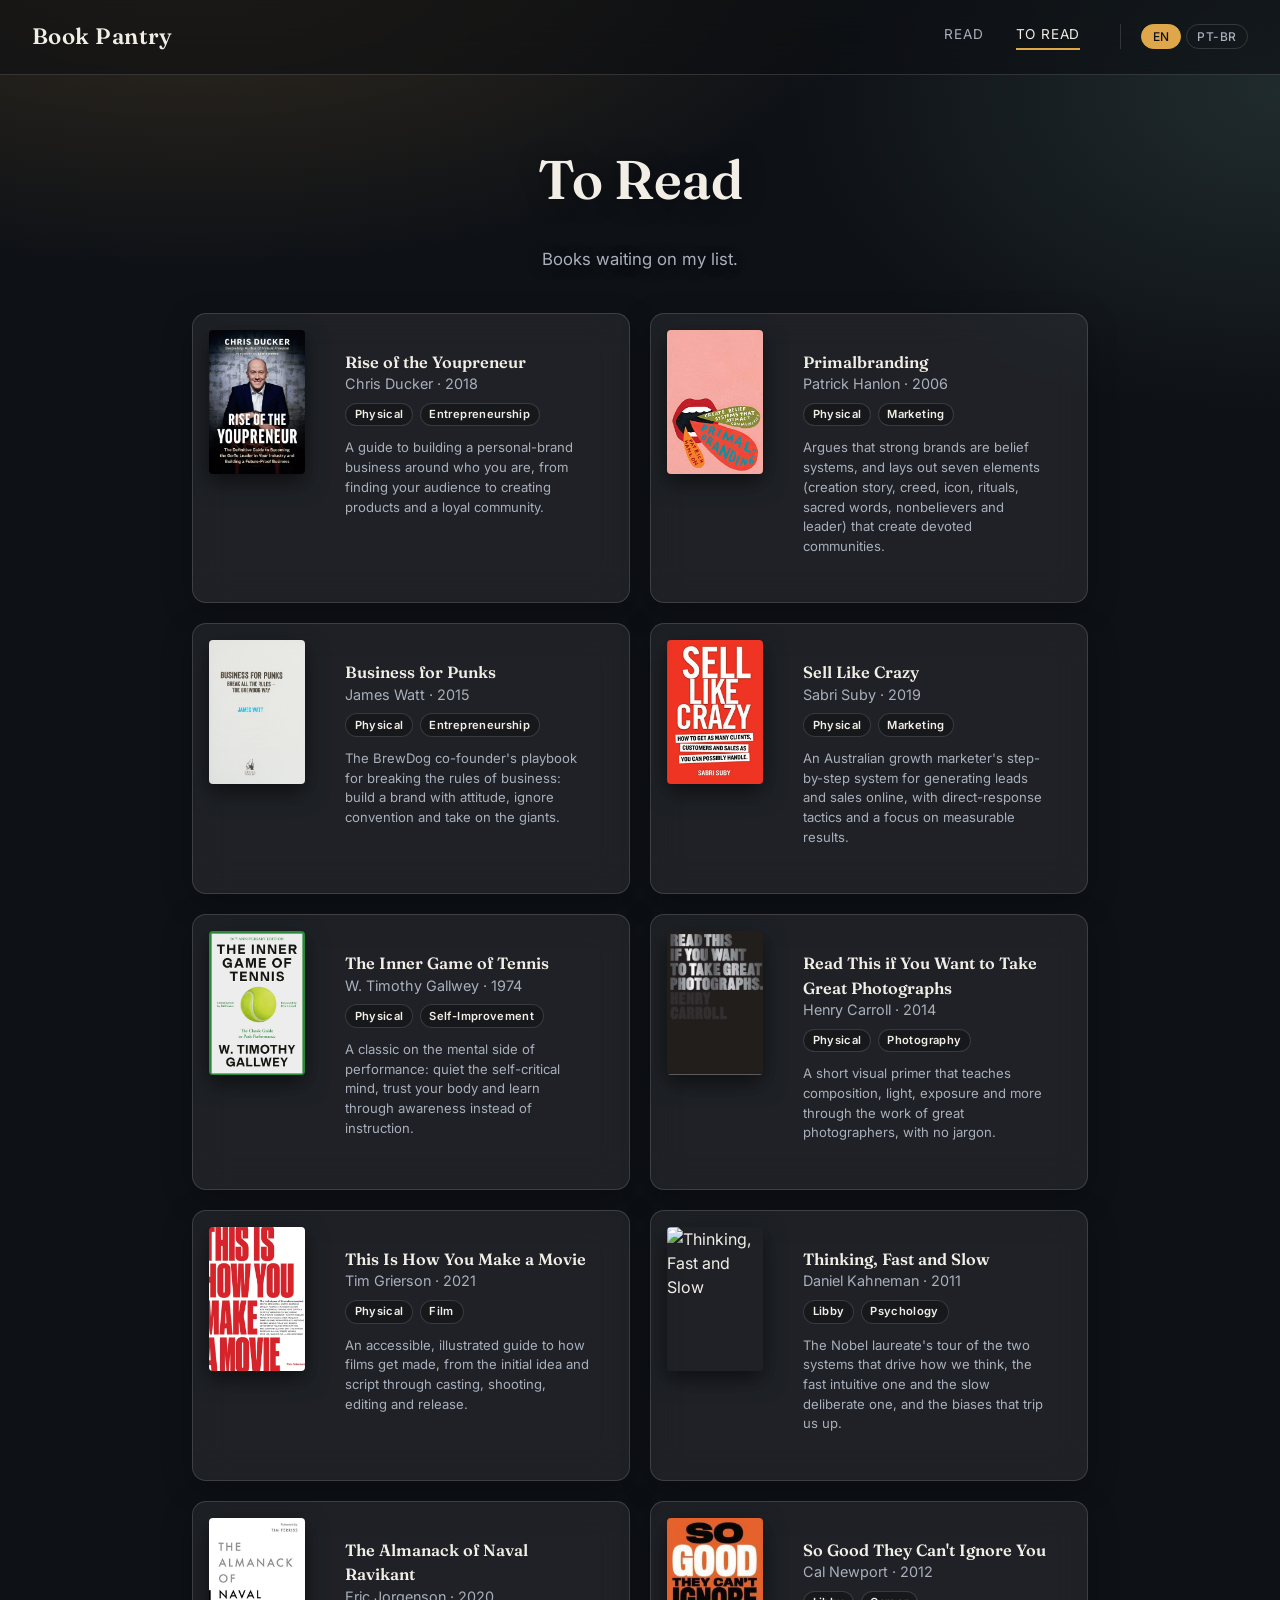
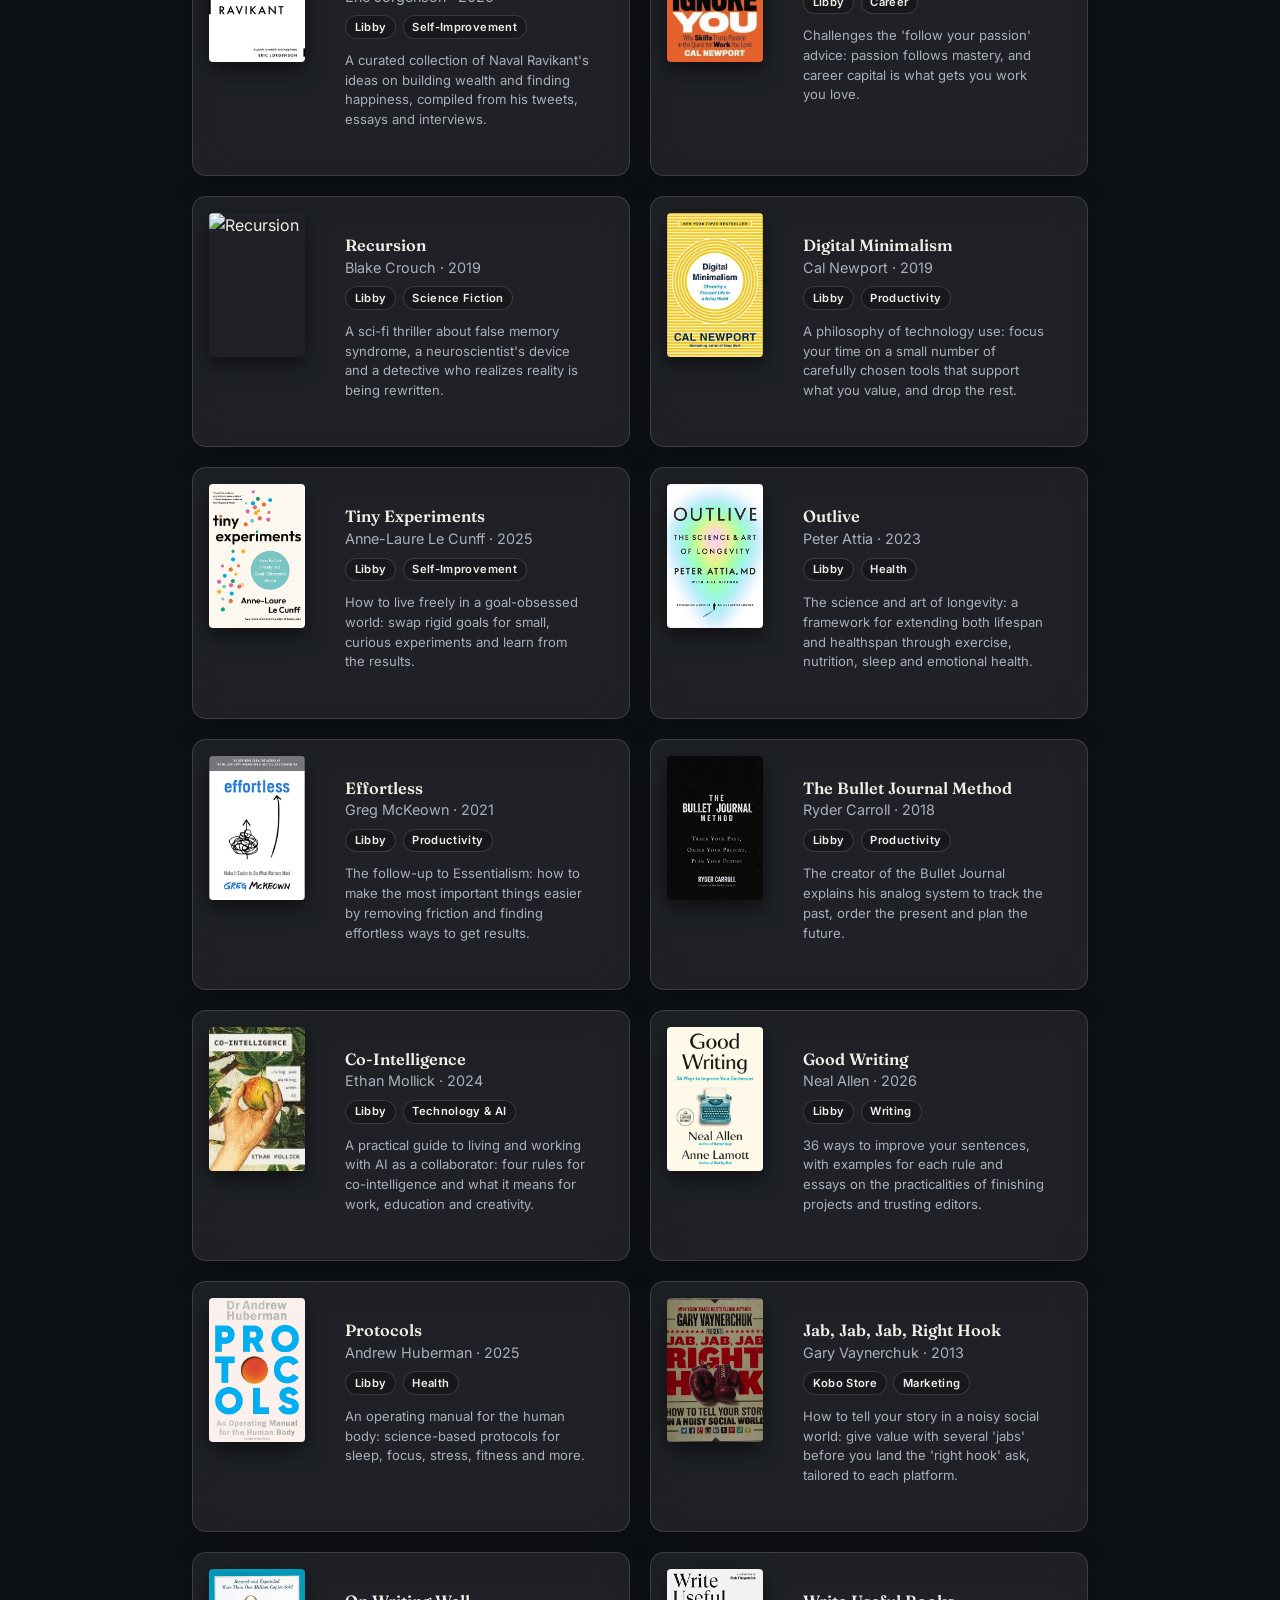
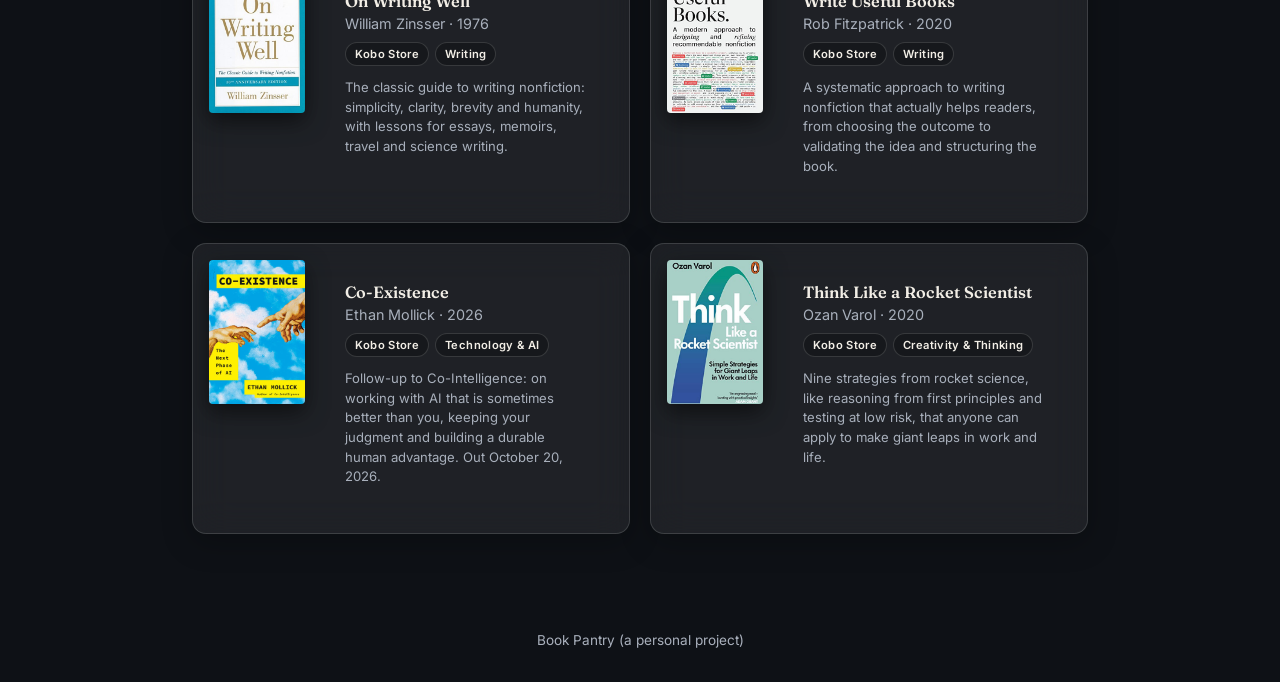
==== tbr.html @ 5c606e00 "Initial Book Pantry site: read + to-read pages, EN/PT-BR Co-Authored-By: Claude Sonnet 5.5 <noreply@" ====
<!DOCTYPE html>
<html lang="en">
<head>
  <meta charset="UTF-8">
  <meta name="viewport" content="width=device-width, initial-scale=1.0">
  <title>Book Pantry</title>
  <meta name="description" content="A personal archive of books read, being read, and waiting on the to-read list.">
  <meta property="og:type" content="website">
  <meta property="og:site_name" content="Book Pantry">
  <meta property="og:title" content="Book Pantry">
  <meta property="og:description" content="A personal archive of books read, being read, and waiting on the to-read list.">
  <link rel="preconnect" href="https://fonts.googleapis.com">
  <link href="https://fonts.googleapis.com/css2?family=Fraunces:wght@500;600;700&family=Inter:wght@400;500&display=swap" rel="stylesheet">
  <link rel="stylesheet" href="css/style.css">
</head>
<body data-page="tbr">
  <header class="site-header">
    <a class="brand" href="index.html">Book Pantry</a>
    <button class="nav-toggle" type="button" aria-label="Toggle navigation" aria-expanded="false">☰</button>
    <nav class="site-nav">
      <a href="index.html" data-pt="Lidos">Read</a>
      <a href="tbr.html" data-pt="Quero ler">To Read</a>
      <div class="lang-toggle-group">
        <button class="lang-toggle active" data-lang="en" type="button">EN</button>
        <button class="lang-toggle" data-lang="pt" type="button">PT-BR</button>
      </div>
    </nav>
  </header>

  <main>
    <h1 data-pt="Quero ler">To Read</h1>
    <p class="page-intro" data-pt="Livros que estão na minha fila.">Books waiting on my list.</p>

    <div class="tbr-grid" id="tbr-list"></div>

  </main>

  <footer class="site-footer" data-pt="Book Pantry (um projeto pessoal)">Book Pantry (a personal project)</footer>
  <script src="js/main.js"></script>
  <script>
    let tbrData = [];

    function tbrTemplate(item) {
      return `
        <article class="card tbr-card">
          <div class="book-image"><img src="${item.image}" alt="${bookTitle(item)}" loading="lazy"></div>
          <div class="book-details">
            <h3>${bookTitle(item)}</h3>
            <p class="book-author">${item.author} · ${item.year}</p>
            <div class="badge-row">
              <span class="badge">${t(item.format)}</span>
              <span class="badge">${tf(item, "genre")}</span>
            </div>
            <p class="book-synopsis">${tf(item, "synopsis")}</p>
          </div>
        </article>`;
    }

    function renderTbr() {
      document.getElementById("tbr-list").innerHTML = tbrData.length
        ? tbrData.map(tbrTemplate).join("")
        : `<p class="empty-state">${t("Nothing here yet.")}</p>`;
    }

    loadJson("data/tbr.json", "tbr-list").then((data) => {
      if (!data) return;
      tbrData = data;
      renderTbr();
    });
    document.addEventListener("langchange", renderTbr);
  </script>
</body>
</html>
---- css/style.css ----
:root {
  --color-bg: #0E1116;
  --color-bg-card: rgba(255, 255, 255, 0.07);
  --color-bg-card-solid: #1A2029;
  --color-text: #F2EEE6;
  --color-text-soft: #A9B0BC;
  --color-accent: #E0A64A;
  --color-accent-soft: #F2D9A6;
  --color-secondary: #7FB3A8;
  --color-border: rgba(255, 255, 255, 0.14);
  --glass-blur: blur(18px);
  --overlay-scrim: linear-gradient(180deg, rgba(10, 12, 16, 0.55) 0%, rgba(10, 12, 16, 0.75) 45%, rgba(10, 12, 16, 0.95) 100%);

  --font-heading: "Fraunces", Georgia, serif;
  --font-body: "Inter", -apple-system, BlinkMacSystemFont, sans-serif;
}

* {
  box-sizing: border-box;
}

html {
  background: var(--color-bg);
  overflow-x: hidden;
}

body {
  margin: 0;
  min-height: 100vh;
  background-color: var(--color-bg);
  background-image:
    radial-gradient(1200px 600px at 15% -10%, rgba(224, 166, 74, 0.2), transparent 60%),
    radial-gradient(900px 600px at 100% 10%, rgba(127, 179, 168, 0.16), transparent 55%);
  background-repeat: no-repeat;
  background-attachment: fixed;
  color: var(--color-text);
  font-family: var(--font-body);
  line-height: 1.5;
}

@supports (-webkit-touch-callout: none) {
  /* iOS Safari ignores background-attachment: fixed on body. */
  body {
    background-attachment: scroll;
  }
}

h1, h2, h3 {
  font-family: var(--font-heading);
  font-weight: 600;
  margin: 0 0 0.5em;
}

h1 {
  font-size: clamp(2.1rem, 5vw + 0.5rem, 3.4rem);
  text-shadow: 0 2px 24px rgba(0, 0, 0, 0.45);
}

h1, main > h2 {
  text-align: center;
}

main > h1:first-child {
  margin-top: 1.5rem;
}

a {
  color: var(--color-accent);
}

header.site-header {
  position: sticky;
  top: 0;
  z-index: 20;
  background: rgba(12, 14, 18, 0.55);
  backdrop-filter: var(--glass-blur);
  -webkit-backdrop-filter: var(--glass-blur);
  border-bottom: 1px solid var(--color-border);
  padding: 1.25rem 2rem;
  display: flex;
  align-items: center;
  justify-content: space-between;
  gap: 1.5rem;
  text-align: left;
}

.site-header .brand {
  font-family: var(--font-heading);
  color: var(--color-text);
  font-size: 1.4rem;
  text-decoration: none;
  font-weight: 600;
  letter-spacing: 0.02em;
}

.nav-toggle {
  display: none;
  background: none;
  border: none;
  color: var(--color-text);
  font-size: 1.5rem;
  line-height: 1;
  cursor: pointer;
  padding: 0.25rem 0.5rem;
}

nav.site-nav {
  display: flex;
  flex-wrap: wrap;
  justify-content: flex-end;
  align-items: center;
  gap: 0.5rem 2rem;
  margin-top: 0;
}

nav.site-nav a {
  color: var(--color-text-soft);
  text-decoration: none;
  font-size: 0.85rem;
  text-transform: uppercase;
  letter-spacing: 0.06em;
  padding-bottom: 3px;
  border-bottom: 2px solid transparent;
  transition: color 0.15s ease;
}

nav.site-nav a:hover,
nav.site-nav a.active {
  color: var(--color-text);
}

nav.site-nav a:hover,
nav.site-nav a.active {
  border-bottom-color: var(--color-accent);
}

.lang-toggle-group {
  display: flex;
  align-items: center;
  gap: 0.3rem;
  margin-left: 0.5rem;
  padding-left: 1.25rem;
  border-left: 1px solid var(--color-border);
}

.lang-toggle {
  font-family: var(--font-body);
  font-size: 0.75rem;
  font-weight: 500;
  letter-spacing: 0.04em;
  color: var(--color-text-soft);
  background: transparent;
  border: 1px solid var(--color-border);
  border-radius: 999px;
  padding: 0.25rem 0.65rem;
  cursor: pointer;
  transition: border-color 0.15s ease, color 0.15s ease;
}

.lang-toggle:hover {
  border-color: var(--color-accent);
  color: var(--color-text);
}

.lang-toggle.active {
  background: var(--color-accent);
  border-color: var(--color-accent);
  color: var(--color-bg);
}

main {
  max-width: 960px;
  margin: 0 auto;
  padding: 2.5rem 2rem 4rem;
}

.page-intro {
  margin-bottom: 2.5rem;
  color: var(--color-text-soft);
  font-size: 1.05rem;
  text-align: center;
  text-shadow: 0 2px 16px rgba(0, 0, 0, 0.45);
}

.card-grid {
  display: grid;
  grid-template-columns: repeat(auto-fill, minmax(260px, 1fr));
  gap: 1.25rem;
}

.card {
  background: var(--color-bg-card);
  backdrop-filter: var(--glass-blur);
  -webkit-backdrop-filter: var(--glass-blur);
  border: 1px solid var(--color-border);
  border-radius: 14px;
  padding: 1.25rem;
  overflow-wrap: break-word;
  box-shadow: 0 8px 30px rgba(0, 0, 0, 0.25);
  transition: transform 0.2s ease, border-color 0.2s ease;
}

.card:hover {
  transform: translateY(-3px);
  border-color: rgba(255, 255, 255, 0.28);
}

.card h3 {
  font-size: 1.15rem;
}

.card-meta {
  color: var(--color-secondary);
  font-size: 0.85rem;
  margin: 0 0 0.5rem;
}

.spec-list {
  list-style: none;
  margin: 0 0 0.5rem;
  padding: 0;
  font-size: 0.85rem;
  color: var(--color-text-soft);
}

.spec-list li {
  margin-bottom: 0.2rem;
}

.spec-list strong {
  color: var(--color-text);
}

.book-details .spec-list strong {
  color: var(--color-accent);
}

.card img {
  width: 100%;
  aspect-ratio: 1 / 1;
  object-fit: cover;
  border-radius: 6px;
  margin-bottom: 0.75rem;
}

.empty-state {
  color: var(--color-text-soft);
  font-style: italic;
}

.wishlist-grid {
  display: flex;
  flex-direction: column;
  gap: 0.75rem;
  max-width: 900px;
  margin: 0 auto;
}

.wishlist-card {
  padding: 1rem 1.25rem;
  font-family: var(--font-heading);
  font-size: 1.05rem;
}

.wishlist-card a {
  color: inherit;
  text-decoration: none;
}

.wishlist-card a:hover {
  color: var(--color-accent);
}

.dashboard {
  display: grid;
  grid-template-columns: repeat(2, 1fr);
  gap: 1.25rem;
  margin-bottom: 2rem;
}

.dashboard-card {
  background: var(--color-bg-card);
  backdrop-filter: var(--glass-blur);
  -webkit-backdrop-filter: var(--glass-blur);
  border: 1px solid var(--color-border);
  border-radius: 14px;
  padding: 1rem 1.25rem;
  box-shadow: 0 8px 30px rgba(0, 0, 0, 0.25);
}

.dashboard-title {
  font-family: var(--font-heading);
  font-size: 0.95rem;
  font-weight: 600;
  color: var(--color-text);
  margin: 0 0 0.75rem;
}

.hbar-row {
  display: flex;
  align-items: center;
  gap: 0.5rem;
  margin-bottom: 0.4rem;
  font-size: 0.8rem;
}

.hbar-label {
  flex: 0 0 130px;
  color: var(--color-text-soft);
  line-height: 1.15;
}

.hbar-track {
  flex: 1;
  background: var(--color-border);
  border-radius: 4px;
  height: 10px;
  overflow: hidden;
}

.hbar-fill {
  height: 100%;
  background: var(--color-accent);
  border-radius: 4px;
}

.hbar-value {
  flex: 0 0 18px;
  text-align: right;
  color: var(--color-text-soft);
}

.vbar-chart {
  display: flex;
  align-items: flex-end;
  gap: 0.5rem;
  height: 110px;
}

.vbar-col {
  flex: 1;
  display: flex;
  flex-direction: column;
  align-items: center;
  height: 100%;
}

.vbar-bar-area {
  flex: 1;
  display: flex;
  flex-direction: column;
  align-items: center;
  justify-content: flex-end;
  width: 100%;
  min-height: 0;
}

.vbar-value {
  font-size: 0.75rem;
  color: var(--color-text-soft);
  margin-bottom: 0.2rem;
}

.vbar-fill {
  width: 100%;
  border-radius: 4px 4px 0 0;
  min-height: 4px;
}

.vbar-label {
  flex: 0 0 auto;
  min-height: 2.3em;
  display: flex;
  align-items: flex-start;
  justify-content: center;
  font-size: 0.65rem;
  color: var(--color-text-soft);
  margin-top: 0.35rem;
  text-align: center;
  line-height: 1.1;
}

.donut-wrap {
  display: flex;
  align-items: center;
  justify-content: center;
  gap: 1rem;
  height: 100%;
  padding-bottom: 0.75rem;
}

.donut {
  position: relative;
  width: 90px;
  height: 90px;
  border-radius: 50%;
  flex-shrink: 0;
}

.donut-hole {
  position: absolute;
  inset: 14px;
  background: var(--color-bg-card-solid);
  border-radius: 50%;
  display: flex;
  flex-direction: column;
  align-items: center;
  justify-content: center;
}

.donut-hole span {
  font-family: var(--font-heading);
  font-size: 1.1rem;
  font-weight: 600;
  color: var(--color-text);
  line-height: 1;
}

.donut-hole small {
  font-size: 0.6rem;
  color: var(--color-text-soft);
}

.donut-legend {
  list-style: none;
  margin: 0;
  padding: 0;
  font-size: 0.8rem;
  color: var(--color-text-soft);
}

.donut-legend li {
  display: flex;
  align-items: center;
  gap: 0.4rem;
  margin-bottom: 0.3rem;
}

.donut-legend .swatch {
  width: 10px;
  height: 10px;
  border-radius: 2px;
  display: inline-block;
}

.toolbar {
  display: flex;
  flex-wrap: wrap;
  justify-content: space-between;
  gap: 1rem;
  margin-bottom: 1.5rem;
  padding: 1rem 1.25rem;
  background: var(--color-bg-card);
  backdrop-filter: var(--glass-blur);
  -webkit-backdrop-filter: var(--glass-blur);
  border: 1px solid var(--color-border);
  border-radius: 14px;
}

.toolbar-group {
  display: flex;
  flex-wrap: wrap;
  align-items: center;
  gap: 0.5rem;
}

.toolbar-label {
  font-size: 0.85rem;
  color: var(--color-text-soft);
  margin-right: 0.15rem;
}

.toolbar-btn {
  font-family: var(--font-body);
  font-size: 0.85rem;
  color: var(--color-text);
  background: rgba(0, 0, 0, 0.22);
  border: 1px solid var(--color-border);
  border-radius: 999px;
  padding: 0.35rem 0.9rem;
  cursor: pointer;
  transition: border-color 0.15s ease;
}

.toolbar-btn:hover {
  border-color: var(--color-accent);
}

.toolbar-btn.active {
  background: var(--color-accent);
  border-color: var(--color-accent);
  color: var(--color-bg);
}

.toolbar-group select {
  font-family: var(--font-body);
  font-size: 0.85rem;
  color: var(--color-text);
  background: rgba(0, 0, 0, 0.22);
  border: 1px solid var(--color-border);
  border-radius: 6px;
  padding: 0.35rem 0.6rem;
  color-scheme: dark;
}

.book-grid {
  grid-template-columns: 1fr;
  max-width: 900px;
  margin: 0 auto;
}

.book-card {
  display: flex;
  align-items: stretch;
  padding: 0;
  overflow: hidden;
}

.book-image {
  flex: 0 0 170px;
  background: rgba(0, 0, 0, 0.25);
  display: flex;
  align-items: center;
  justify-content: center;
  padding: 1rem;
}

.book-image img {
  width: 100%;
  height: auto;
  aspect-ratio: 2 / 3;
  object-fit: cover;
  border-radius: 4px;
  box-shadow: 0 8px 22px rgba(0, 0, 0, 0.55);
  margin-bottom: 0;
  display: block;
}

.book-separator {
  flex: 0 0 1px;
  background: var(--color-border);
  margin: 1.25rem 0;
}

.book-details {
  padding: 1.25rem 1.5rem;
  flex: 1;
  min-width: 0;
}

.star-rating-row {
  display: flex;
  align-items: center;
  gap: 0.5rem;
  margin: 0.1rem 0 0.6rem;
}

.star-rating {
  position: relative;
  display: inline-block;
  font-size: 1.1rem;
  line-height: 1;
  letter-spacing: 2px;
  color: var(--color-border);
}

.star-rating-fill {
  position: absolute;
  top: 0;
  left: 0;
  overflow: hidden;
  white-space: nowrap;
  color: var(--color-accent);
}

.rating-value {
  font-family: var(--font-heading);
  font-weight: 600;
  font-size: 0.9rem;
  color: var(--color-text);
}

.rating-tag {
  font-size: 0.7rem;
  font-weight: 600;
  text-transform: uppercase;
  letter-spacing: 0.03em;
  padding: 0.15rem 0.5rem;
  border-radius: 999px;
  color: var(--color-bg);
  background: var(--color-secondary);
}

.rating-tag-low {
  background: var(--color-text-soft);
}

.rating-tag-average {
  background: var(--color-secondary);
}

.rating-tag-great {
  background: var(--color-accent);
}

.rating-tag-exceptional {
  background: #B4772A;
}

@media (max-width: 640px) {
  .book-card {
    flex-direction: column;
  }

  .book-image {
    flex: none;
    width: 100%;
    padding: 1.25rem 0;
  }

  .book-image img {
    width: 140px;
  }

  .book-separator {
    flex: none;
    width: auto;
    height: 1px;
    margin: 0 1.25rem;
  }
}

.section-divider {
  border: none;
  border-top: 1px solid var(--color-border);
  margin: 2.5rem 0;
}

footer.site-footer {
  text-align: center;
  color: var(--color-text-soft);
  font-size: 0.85rem;
  padding: 2rem 1rem;
}

@media (max-width: 640px) {
  header.site-header {
    flex-wrap: wrap;
    padding: 1rem 1.25rem;
  }

  .site-header .brand {
    font-size: 1.2rem;
  }

  .nav-toggle {
    display: block;
  }

  nav.site-nav {
    display: none;
    flex-direction: column;
    align-items: flex-start;
    width: 100%;
    gap: 0.75rem;
    margin-top: 1rem;
  }

  nav.site-nav.open {
    display: flex;
  }

  nav.site-nav a {
    font-size: 0.95rem;
  }

  .lang-toggle-group {
    margin-left: 0;
    padding-left: 0;
    border-left: none;
  }

  main {
    padding: 1.75rem 1.25rem 3rem;
  }

  .card-grid,
  .  .dashboard {
    grid-template-columns: 1fr;
  }
}

.book-author {
  color: var(--color-text-soft);
  font-size: 0.9rem;
  margin: -0.25rem 0 0.5rem;
}

.book-synopsis {
  color: var(--color-text-soft);
  font-size: 0.88rem;
  margin: 0 0 0.75rem;
}

.badge-row {
  display: flex;
  flex-wrap: wrap;
  gap: 0.4rem;
  margin: 0 0 0.75rem;
}

.badge {
  font-size: 0.7rem;
  font-weight: 600;
  letter-spacing: 0.03em;
  padding: 0.15rem 0.55rem;
  border-radius: 999px;
  border: 1px solid var(--color-border);
  color: var(--color-text);
  background: rgba(0, 0, 0, 0.25);
}

.badge-status-reading { border-color: var(--color-secondary); color: var(--color-secondary); }
.badge-status-read { border-color: var(--color-text-soft); }
.badge-status-highlighted { border-color: var(--color-accent-soft); color: var(--color-accent-soft); }
.badge-status-distilled { background: var(--color-accent); border-color: var(--color-accent); color: var(--color-bg); }

.tbr-grid {
  display: grid;
  grid-template-columns: repeat(auto-fill, minmax(300px, 1fr));
  gap: 1.25rem;
}

.tbr-card {
  display: flex;
  gap: 1rem;
  padding: 1rem;
}

.tbr-card .book-image {
  flex: 0 0 96px;
  padding: 0;
  background: none;
  align-items: flex-start;
}

.tbr-card .book-details {
  min-width: 0;
}

.tbr-card h3 {
  font-size: 1.02rem;
  margin-bottom: 0.2rem;
}

.tbr-card .book-synopsis {
  font-size: 0.82rem;
  margin-bottom: 0.6rem;
}
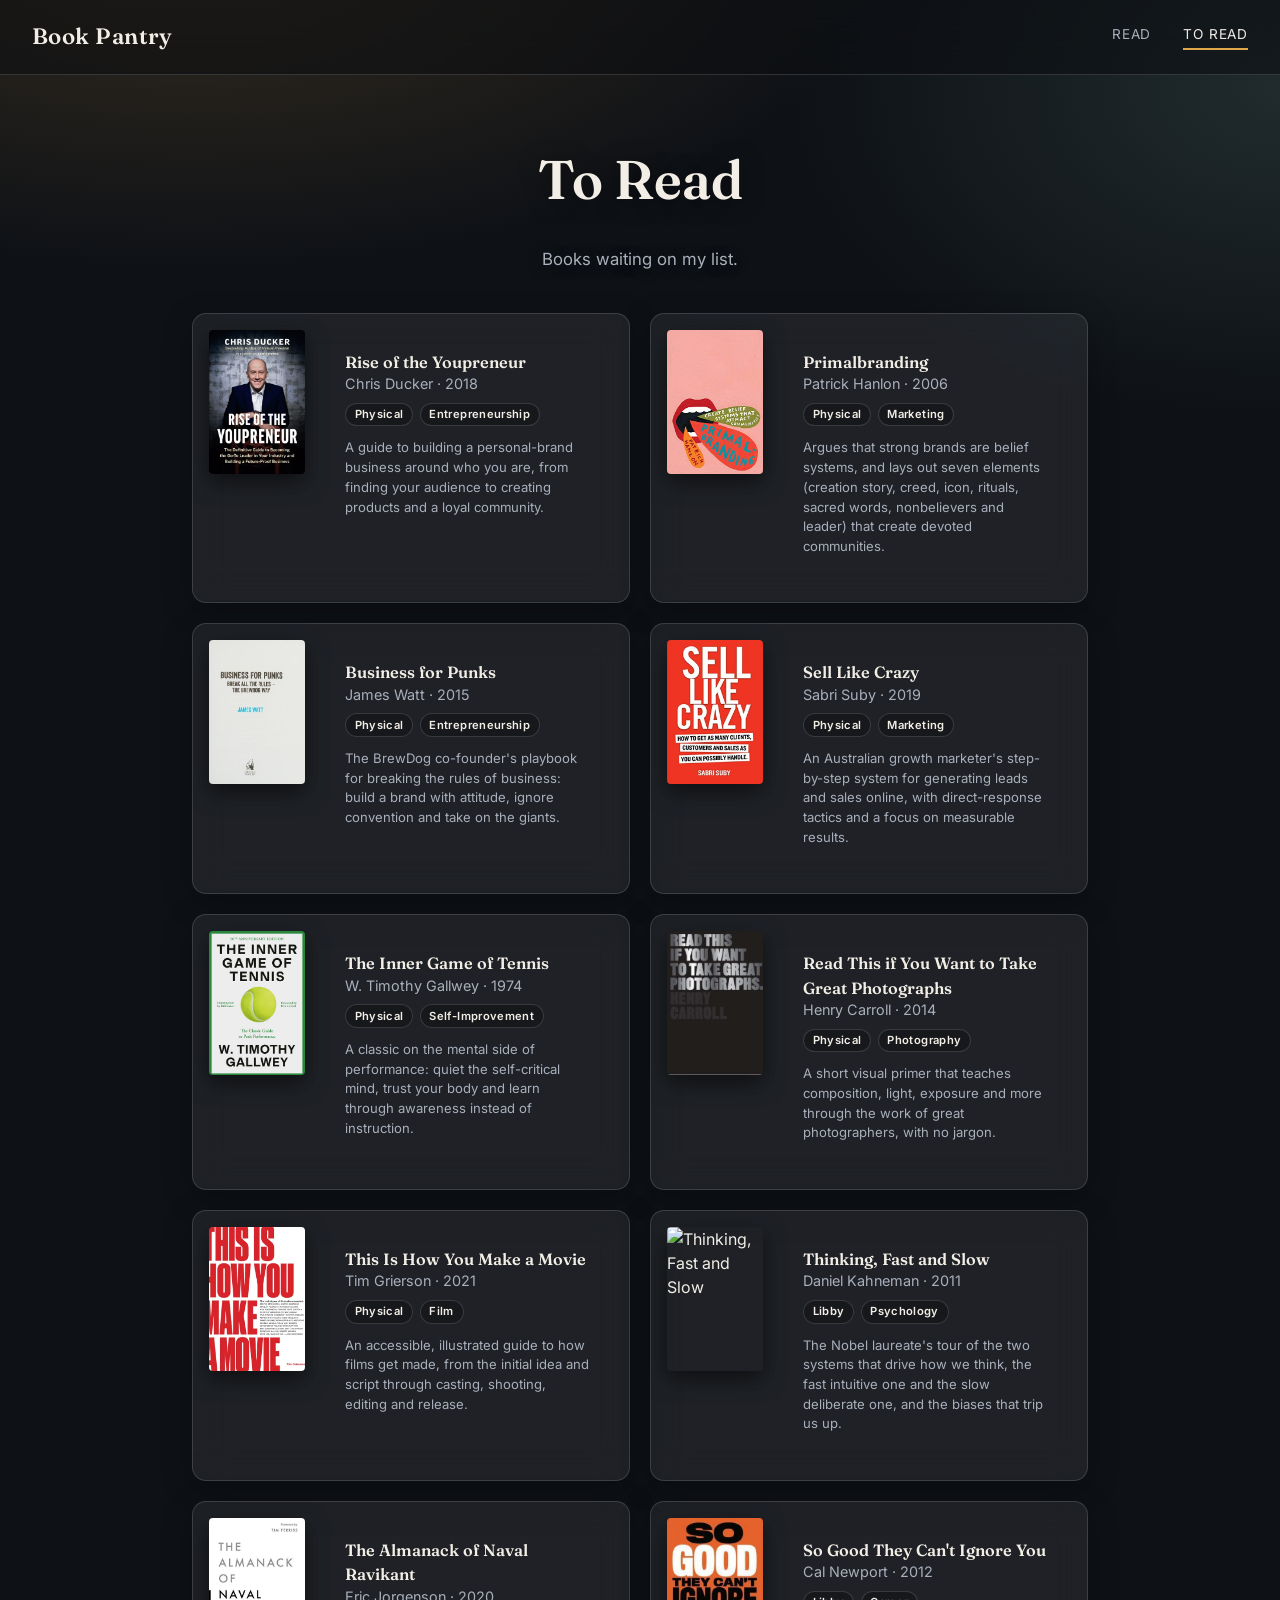
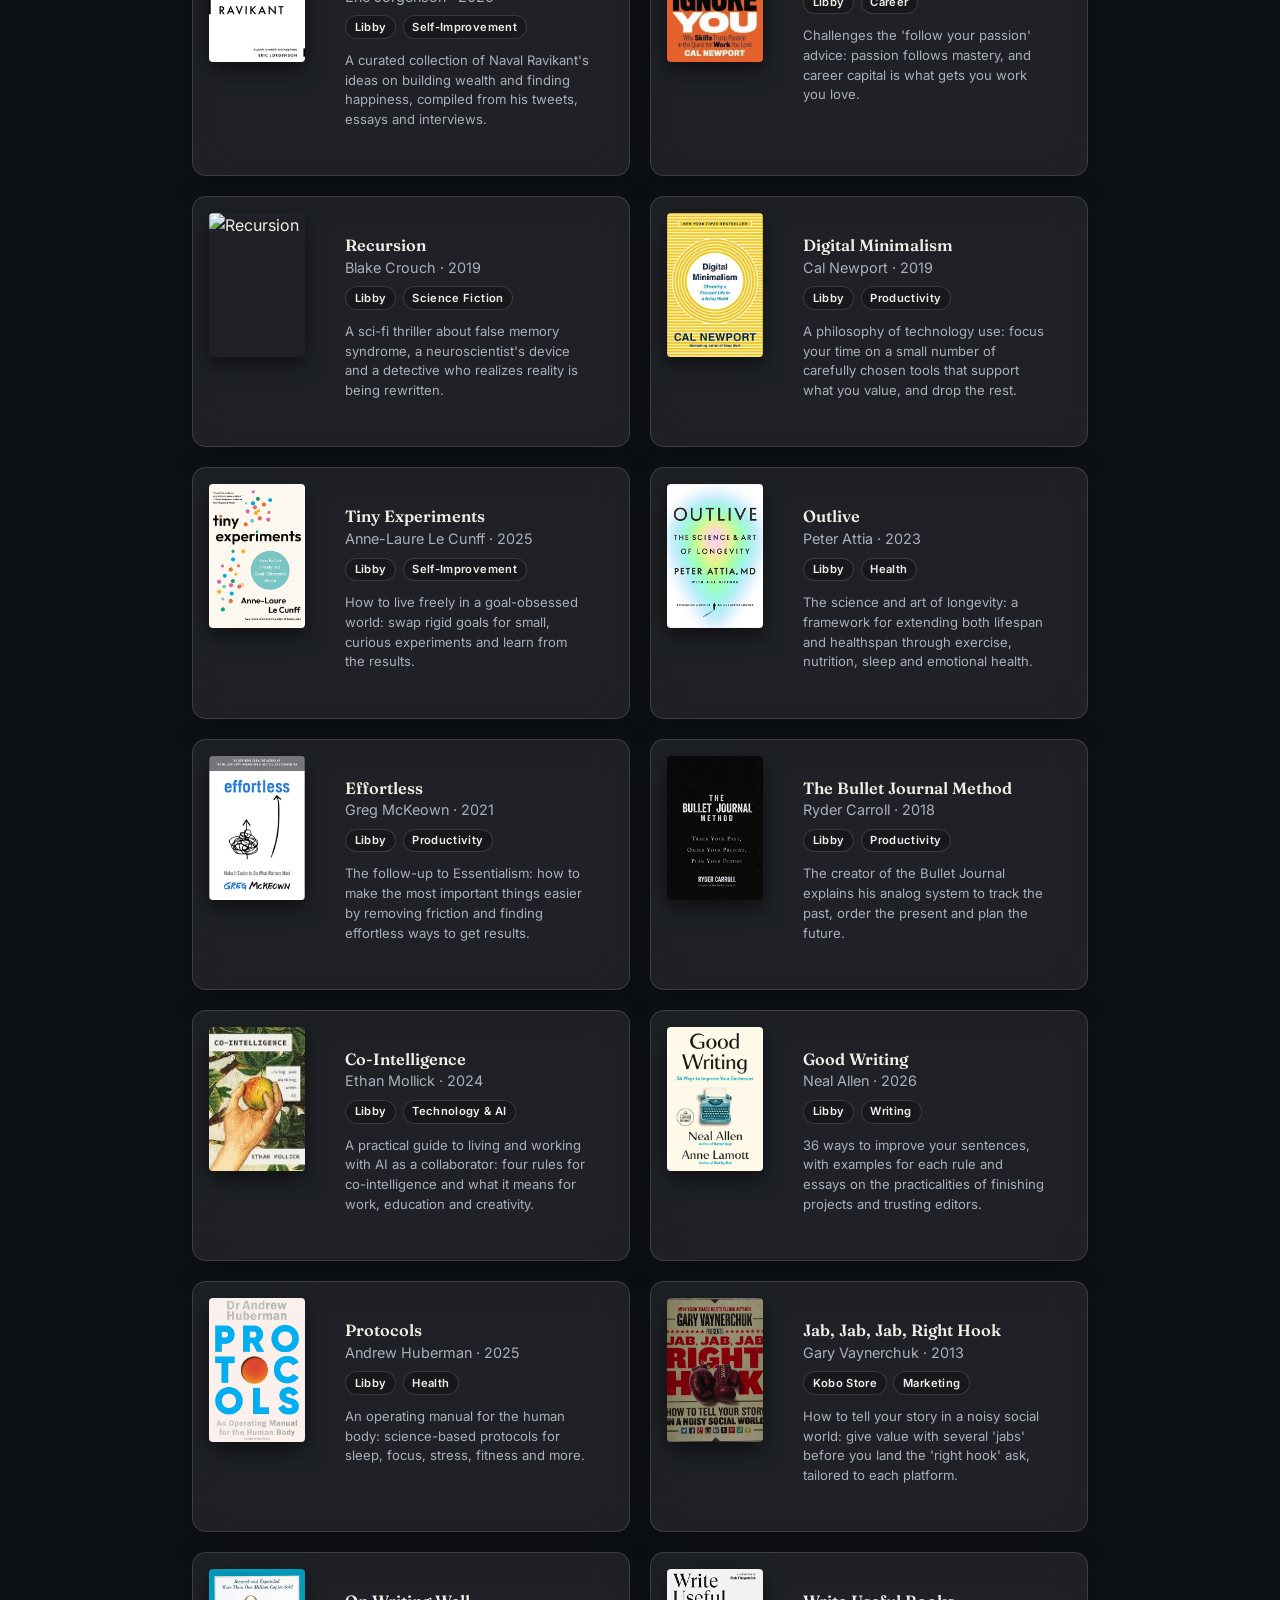
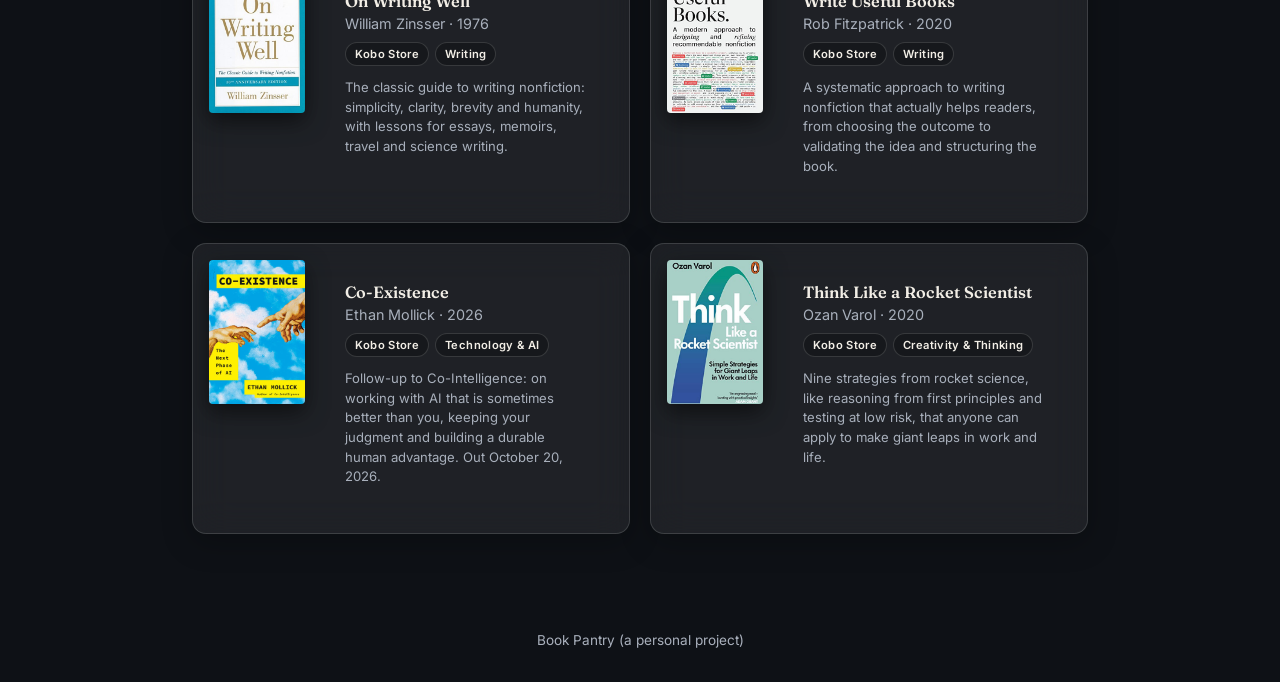
==== commit 7663e9e9: "Remove PT-BR: language toggle, translations and _pt data, English only Co-Authored-By: Claude Sonnet" ====
--- a/tbr.html
+++ b/tbr.html
@@ -18,24 +18,20 @@
     <a class="brand" href="index.html">Book Pantry</a>
     <button class="nav-toggle" type="button" aria-label="Toggle navigation" aria-expanded="false">☰</button>
     <nav class="site-nav">
-      <a href="index.html" data-pt="Lidos">Read</a>
-      <a href="tbr.html" data-pt="Quero ler">To Read</a>
-      <div class="lang-toggle-group">
-        <button class="lang-toggle active" data-lang="en" type="button">EN</button>
-        <button class="lang-toggle" data-lang="pt" type="button">PT-BR</button>
-      </div>
+      <a href="index.html">Read</a>
+      <a href="tbr.html">To Read</a>
     </nav>
   </header>
 
   <main>
-    <h1 data-pt="Quero ler">To Read</h1>
-    <p class="page-intro" data-pt="Livros que estão na minha fila.">Books waiting on my list.</p>
+    <h1>To Read</h1>
+    <p class="page-intro">Books waiting on my list.</p>
 
     <div class="tbr-grid" id="tbr-list"></div>
 
   </main>
 
-  <footer class="site-footer" data-pt="Book Pantry (um projeto pessoal)">Book Pantry (a personal project)</footer>
+  <footer class="site-footer">Book Pantry (a personal project)</footer>
   <script src="js/main.js"></script>
   <script>
     let tbrData = [];
@@ -67,7 +63,6 @@
       tbrData = data;
       renderTbr();
     });
-    document.addEventListener("langchange", renderTbr);
   </script>
 </body>
 </html>
--- a/css/style.css
+++ b/css/style.css
@@ -134,40 +134,6 @@
   border-bottom-color: var(--color-accent);
 }
 
-.lang-toggle-group {
-  display: flex;
-  align-items: center;
-  gap: 0.3rem;
-  margin-left: 0.5rem;
-  padding-left: 1.25rem;
-  border-left: 1px solid var(--color-border);
-}
-
-.lang-toggle {
-  font-family: var(--font-body);
-  font-size: 0.75rem;
-  font-weight: 500;
-  letter-spacing: 0.04em;
-  color: var(--color-text-soft);
-  background: transparent;
-  border: 1px solid var(--color-border);
-  border-radius: 999px;
-  padding: 0.25rem 0.65rem;
-  cursor: pointer;
-  transition: border-color 0.15s ease, color 0.15s ease;
-}
-
-.lang-toggle:hover {
-  border-color: var(--color-accent);
-  color: var(--color-text);
-}
-
-.lang-toggle.active {
-  background: var(--color-accent);
-  border-color: var(--color-accent);
-  color: var(--color-bg);
-}
-
 main {
   max-width: 960px;
   margin: 0 auto;
@@ -674,12 +640,6 @@
     font-size: 0.95rem;
   }
 
-  .lang-toggle-group {
-    margin-left: 0;
-    padding-left: 0;
-    border-left: none;
-  }
-
   main {
     padding: 1.75rem 1.25rem 3rem;
   }
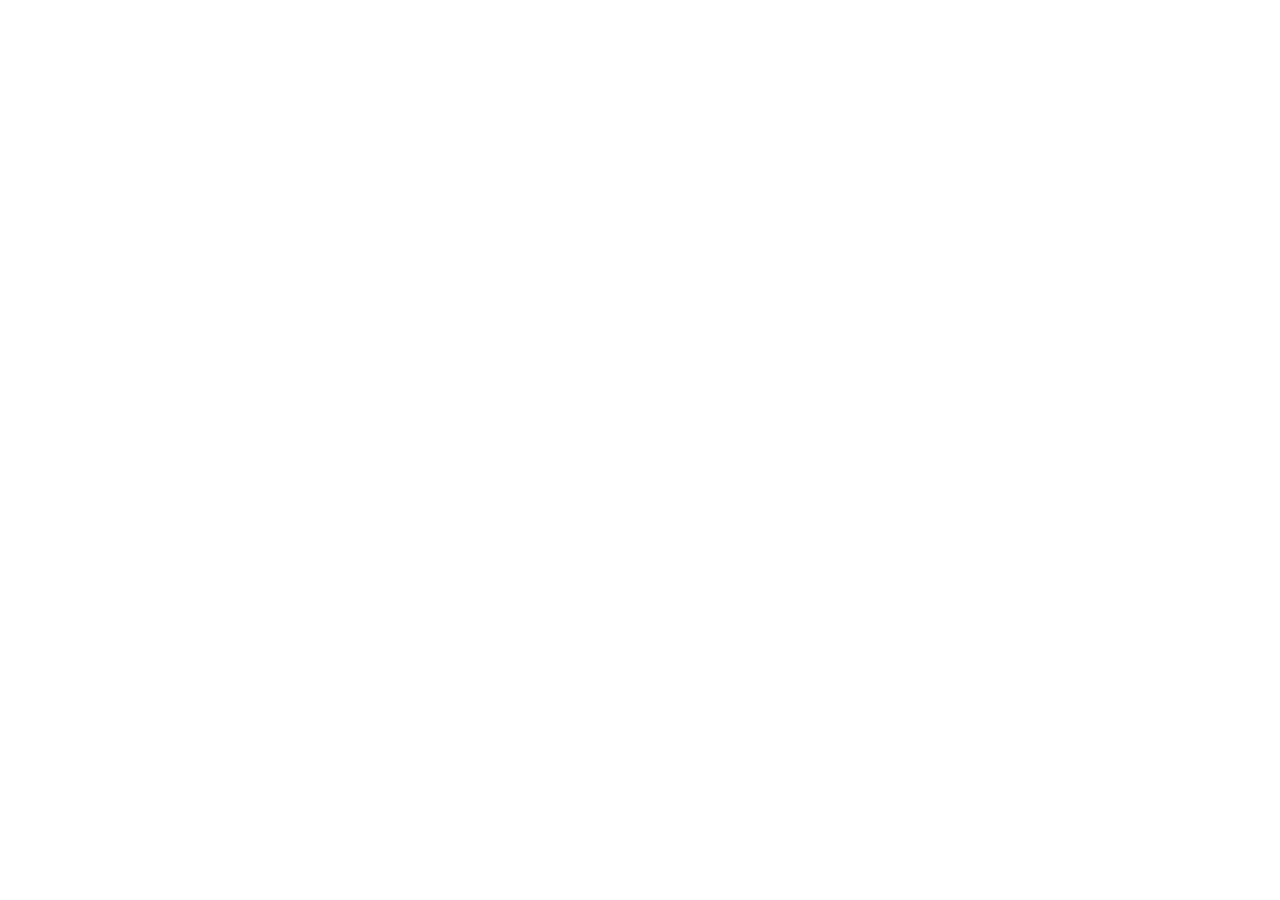
==== commit 2b0e52d9: "Redirect to the unified Pantry site Co-Authored-By: Claude Sonnet 5.5 <noreply@anthropic.com>" ====
--- a/tbr.html
+++ b/tbr.html
@@ -2,67 +2,12 @@
 <html lang="en">
 <head>
   <meta charset="UTF-8">
-  <meta name="viewport" content="width=device-width, initial-scale=1.0">
-  <title>Book Pantry</title>
-  <meta name="description" content="A personal archive of books read, being read, and waiting on the to-read list.">
-  <meta property="og:type" content="website">
-  <meta property="og:site_name" content="Book Pantry">
-  <meta property="og:title" content="Book Pantry">
-  <meta property="og:description" content="A personal archive of books read, being read, and waiting on the to-read list.">
-  <link rel="preconnect" href="https://fonts.googleapis.com">
-  <link href="https://fonts.googleapis.com/css2?family=Fraunces:wght@500;600;700&family=Inter:wght@400;500&display=swap" rel="stylesheet">
-  <link rel="stylesheet" href="css/style.css">
+  <title>Moved to Pantry</title>
+  <meta http-equiv="refresh" content="0; url=https://datameneses.github.io/pantry/books/tbr.html">
+  <link rel="canonical" href="https://datameneses.github.io/pantry/books/tbr.html">
+  <script>window.location.replace("https://datameneses.github.io/pantry/books/tbr.html");</script>
 </head>
-<body data-page="tbr">
-  <header class="site-header">
-    <a class="brand" href="index.html">Book Pantry</a>
-    <button class="nav-toggle" type="button" aria-label="Toggle navigation" aria-expanded="false">☰</button>
-    <nav class="site-nav">
-      <a href="index.html">Read</a>
-      <a href="tbr.html">To Read</a>
-    </nav>
-  </header>
-
-  <main>
-    <h1>To Read</h1>
-    <p class="page-intro">Books waiting on my list.</p>
-
-    <div class="tbr-grid" id="tbr-list"></div>
-
-  </main>
-
-  <footer class="site-footer">Book Pantry (a personal project)</footer>
-  <script src="js/main.js"></script>
-  <script>
-    let tbrData = [];
-
-    function tbrTemplate(item) {
-      return `
-        <article class="card tbr-card">
-          <div class="book-image"><img src="${item.image}" alt="${bookTitle(item)}" loading="lazy"></div>
-          <div class="book-details">
-            <h3>${bookTitle(item)}</h3>
-            <p class="book-author">${item.author} · ${item.year}</p>
-            <div class="badge-row">
-              <span class="badge">${t(item.format)}</span>
-              <span class="badge">${tf(item, "genre")}</span>
-            </div>
-            <p class="book-synopsis">${tf(item, "synopsis")}</p>
-          </div>
-        </article>`;
-    }
-
-    function renderTbr() {
-      document.getElementById("tbr-list").innerHTML = tbrData.length
-        ? tbrData.map(tbrTemplate).join("")
-        : `<p class="empty-state">${t("Nothing here yet.")}</p>`;
-    }
-
-    loadJson("data/tbr.json", "tbr-list").then((data) => {
-      if (!data) return;
-      tbrData = data;
-      renderTbr();
-    });
-  </script>
+<body>
+  <p>This page moved to <a href="https://datameneses.github.io/pantry/books/tbr.html">https://datameneses.github.io/pantry/books/tbr.html</a>.</p>
 </body>
 </html>
